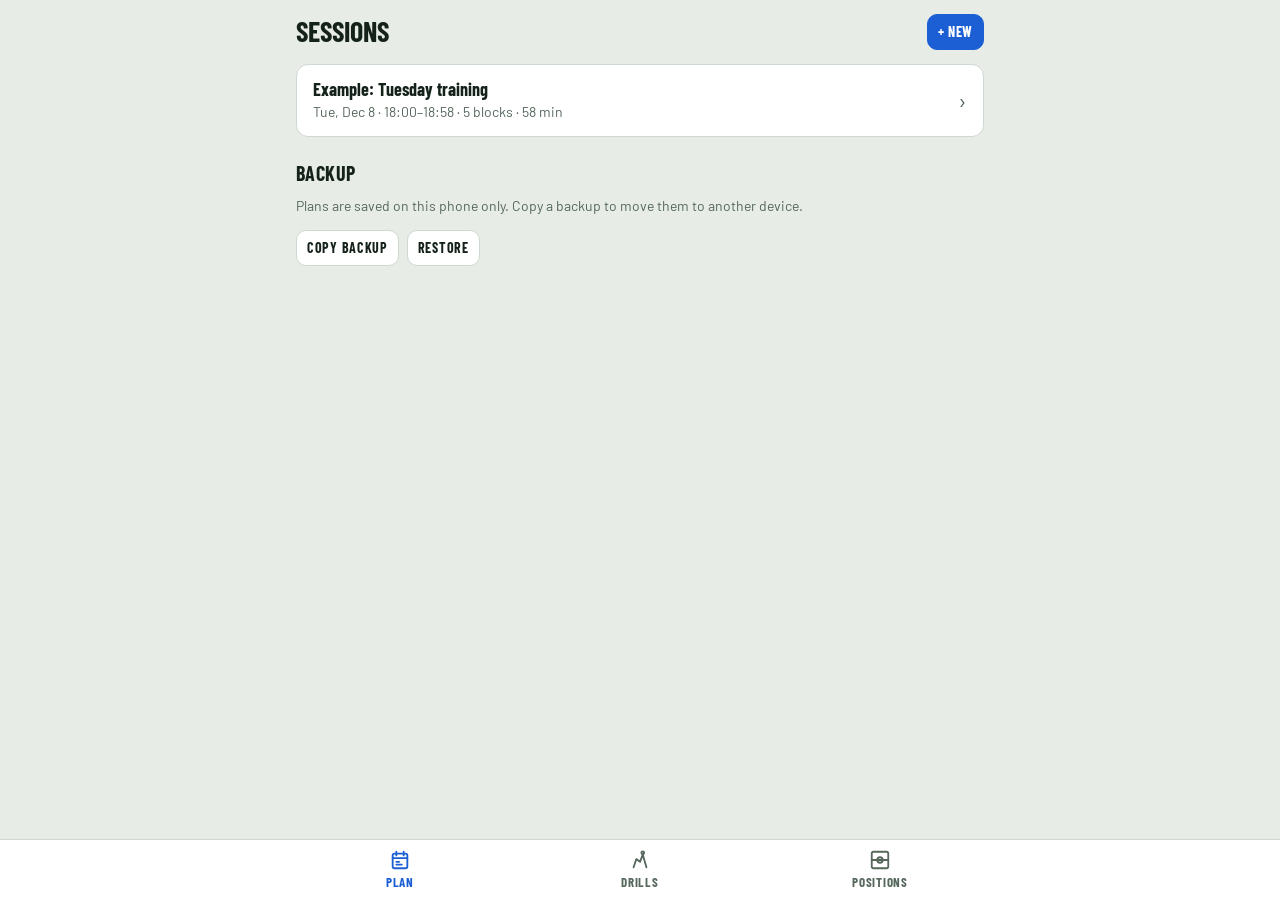
==== index.html @ 25ab311c "Coach Hub: session planner, drill library and 3-1-3-1 positions trainer Co-Authored-By: Claude Opus " ====
<!doctype html>
<html lang="en">
<head>
<meta charset="utf-8">
<meta name="viewport" content="width=device-width, initial-scale=1, viewport-fit=cover">
<meta name="theme-color" content="#1c5fd4">
<meta name="apple-mobile-web-app-capable" content="yes">
<meta name="apple-mobile-web-app-title" content="Coach Hub">
<title>Coach Hub</title>
<link rel="manifest" href="manifest.webmanifest">
<link rel="icon" href="icon.svg" type="image/svg+xml">
<link rel="apple-touch-icon" href="icon-180.png">
<link rel="preconnect" href="https://fonts.googleapis.com">
<link rel="preconnect" href="https://fonts.gstatic.com" crossorigin>
<link rel="stylesheet" href="https://fonts.googleapis.com/css2?family=Barlow+Condensed:wght@600;700&family=Barlow:wght@400;500;600&display=swap">
<link rel="stylesheet" href="style.css">
</head>
<body>
<div id="app"></div>
<script src="drills.js"></script>
<script src="app.js"></script>
</body>
</html>
---- style.css ----
/* Coach Hub: one-column phone app with a fixed bottom tab bar */
:root {
  --bg: #e7ece6; --surface: #ffffff; --surface-2: #f2f5f1; --fg: #15221a; --muted: #56675c; --line: #cfd9d0;
  --kit: #1c5fd4; --kit-ink: #ffffff; --opp: #d7383b; --gold: #f5b800; --gold-ink: #1d1600;
  --good: #1d8a4b; --warn: #a86a00; --bad: #c03a2b;
  --grass1: #2f7e3c; --grass2: #2a7436; --chalk: rgba(255,255,255,.82);
  --display: "Barlow Condensed", "Arial Narrow", "Helvetica Neue", sans-serif;
  --body: "Barlow", system-ui, -apple-system, "Segoe UI", sans-serif;
  color-scheme: light;
}
@media (prefers-color-scheme: dark) {
  :root {
    --bg: #0d1410; --surface: #16201a; --surface-2: #1c2820; --fg: #e5ede7; --muted: #93a49a; --line: #2a3a30;
    --kit: #3f84ff; --good: #43c27a; --warn: #e3a63c; --bad: #f06b5c;
    --grass1: #266b32; --grass2: #22622d; color-scheme: dark;
  }
}
* { box-sizing: border-box; }
html, body { margin: 0; }
body { background: var(--bg); color: var(--fg); font-family: var(--body); font-size: 16px; line-height: 1.45;
  padding-top: env(safe-area-inset-top, 0px); -webkit-tap-highlight-color: transparent; }
a { color: var(--kit); }
button, input, select, textarea { font: inherit; color: inherit; }
button:focus-visible, a:focus-visible, input:focus-visible, select:focus-visible, textarea:focus-visible { outline: 3px solid var(--gold); outline-offset: 2px; }

.wrap { max-width: 720px; margin: 0 auto; padding: 14px 16px calc(96px + env(safe-area-inset-bottom, 0px)); }
.title-row { display: flex; align-items: center; gap: 10px; margin-bottom: 14px; }
.title-row h1 { font-family: var(--display); font-weight: 700; font-size: 28px; line-height: 1.05; margin: 0; text-transform: uppercase; text-wrap: balance; min-width: 0; }
.title-row .spacer { flex: 1; }
.back { text-decoration: none; font-family: var(--display); font-weight: 700; font-size: 15px; letter-spacing: .05em; text-transform: uppercase;
  display: inline-flex; align-items: center; height: 40px; padding: 0 12px; border-radius: 10px; background: var(--surface); border: 1px solid var(--line); color: var(--fg); flex: none; }
.label { font-family: var(--display); font-weight: 600; font-size: 13px; letter-spacing: .08em; text-transform: uppercase; color: var(--muted); margin: 0 0 6px; }
.muted { color: var(--muted); }
.small { font-size: 14px; }
h2.sec { font-family: var(--display); font-weight: 700; font-size: 20px; text-transform: uppercase; letter-spacing: .02em; margin: 22px 0 8px; }

.card { background: var(--surface); border: 1px solid var(--line); border-radius: 12px; padding: 14px 16px; }
.stack { display: grid; gap: 10px; }
.row { display: flex; gap: 8px; align-items: center; flex-wrap: wrap; }

.btn { height: 46px; padding: 0 16px; border-radius: 10px; border: 1px solid var(--line); background: var(--surface); cursor: pointer;
  font-family: var(--display); font-weight: 700; font-size: 16px; letter-spacing: .05em; text-transform: uppercase;
  display: inline-flex; align-items: center; justify-content: center; gap: 6px; text-decoration: none; color: var(--fg); }
.btn.primary { background: var(--kit); border-color: var(--kit); color: var(--kit-ink); }
.btn.gold { background: var(--gold); border-color: var(--gold); color: var(--gold-ink); }
.btn.danger { color: var(--bad); }
.btn.block { width: 100%; }
.btn.sm { height: 36px; padding: 0 10px; font-size: 14px; }
.btn:disabled { opacity: .4; cursor: default; }

input[type=text], input[type=date], input[type=time], input[type=number], textarea, select {
  width: 100%; min-width: 0; height: 44px; border-radius: 10px; border: 1px solid var(--line); background: var(--surface); padding: 0 12px; }
textarea { height: auto; min-height: 90px; padding: 10px 12px; resize: vertical; }
.field { display: grid; gap: 4px; }
.grid2 { display: grid; grid-template-columns: minmax(0, 1fr) minmax(0, 1fr); gap: 10px; }

/* Lists */
.list-item { display: flex; gap: 12px; align-items: center; text-decoration: none; color: var(--fg); }
.list-item .grow { flex: 1; min-width: 0; }
.list-item h3 { margin: 0; font-size: 18px; font-family: var(--display); font-weight: 700; line-height: 1.15; }
.list-item p { margin: 2px 0 0; font-size: 14px; color: var(--muted); }
.chev { font-size: 22px; color: var(--muted); }
.pill { display: inline-flex; align-items: center; height: 24px; padding: 0 9px; border-radius: 999px; font-size: 12px; font-weight: 600;
  background: var(--surface-2); border: 1px solid var(--line); white-space: nowrap; }
.pill.hi { background: var(--opp); border-color: var(--opp); color: #fff; }
.pill.cat { background: var(--kit); border-color: var(--kit); color: var(--kit-ink); }

/* Schedule blocks */
.block { display: grid; grid-template-columns: 58px minmax(0, 1fr) auto; gap: 10px; align-items: center; }
.block .time { font-family: var(--display); font-weight: 700; font-size: 18px; font-variant-numeric: tabular-nums; }
.block .time small { display: block; font-size: 12px; color: var(--muted); font-weight: 600; }
.block h3 { margin: 0; font-size: 17px; font-family: var(--display); font-weight: 700; line-height: 1.15; }
.block .meta { font-size: 13px; color: var(--muted); }
.block .ctrls { display: flex; gap: 4px; }
.icon { width: 36px; height: 36px; border-radius: 9px; border: 1px solid var(--line); background: var(--surface-2); cursor: pointer; font-size: 16px; padding: 0; }
.mins { width: 64px !important; height: 36px !important; text-align: center; padding: 0 4px !important; }
.block-card.drill { border-left: 5px solid var(--kit); }
.block-card.other { border-left: 5px solid var(--line); }

/* Segmented control */
.seg { display: grid; grid-auto-flow: column; grid-auto-columns: minmax(0, 1fr); gap: 4px; background: var(--surface-2); border: 1px solid var(--line); border-radius: 12px; padding: 4px; }
.seg button { height: 38px; border: 0; border-radius: 9px; background: transparent; cursor: pointer; font-family: var(--display); font-weight: 700; font-size: 15px; letter-spacing: .04em; text-transform: uppercase; color: var(--muted); }
.seg button[aria-selected="true"] { background: var(--surface); color: var(--fg); box-shadow: 0 1px 2px rgba(0,0,0,.12); }

/* Drill detail */
.facts { display: grid; grid-template-columns: repeat(2, minmax(0, 1fr)); gap: 8px; }
.fact { background: var(--surface); border: 1px solid var(--line); border-radius: 10px; padding: 8px 10px; }
.fact b { display: block; font-family: var(--display); font-size: 12px; letter-spacing: .08em; text-transform: uppercase; color: var(--muted); font-weight: 600; }
.steps { counter-reset: s; list-style: none; padding: 0; margin: 0; display: grid; gap: 10px; }
.steps li { counter-increment: s; display: grid; grid-template-columns: 30px minmax(0, 1fr); gap: 10px; }
.steps li::before { content: counter(s); width: 30px; height: 30px; border-radius: 50%; background: var(--kit); color: var(--kit-ink);
  display: grid; place-items: center; font-family: var(--display); font-weight: 700; }
.steps li.p2::before { background: var(--opp); color: #fff; }
.phase-tag { font-family: var(--display); font-weight: 700; font-size: 12px; letter-spacing: .08em; text-transform: uppercase; }
.ticks { list-style: none; padding: 0; margin: 0; display: grid; gap: 8px; }
.ticks li { display: grid; grid-template-columns: 22px minmax(0, 1fr); gap: 8px; }
.ticks li::before { content: "✓"; color: var(--good); font-weight: 700; }
.tips { display: grid; gap: 10px; }
.tip h4 { margin: 0 0 4px; font-family: var(--display); font-size: 17px; font-weight: 700; }
.tip ul { margin: 0; padding-left: 18px; display: grid; gap: 4px; }
.quote { border-left: 4px solid var(--gold); }
.role { display: grid; grid-template-columns: 34px minmax(0, 1fr); gap: 10px; align-items: start; }
.swatch { width: 30px; height: 30px; border-radius: 50%; display: grid; place-items: center; font-family: var(--display); font-weight: 700; font-size: 13px; }

/* Diagram */
.diagram { width: 100%; display: block; border-radius: 12px; background: var(--grass2); touch-action: manipulation; }
.d-stripe-a { fill: var(--grass1); } .d-stripe-b { fill: var(--grass2); }
.d-chalk { fill: none; stroke: var(--chalk); stroke-width: .25; }
.d-goal { fill: rgba(255,255,255,.3); stroke: var(--chalk); stroke-width: .25; }
.d-cone { fill: #ff9f1c; }
.d-pass { stroke: #fff; stroke-width: .3; stroke-dasharray: .9 .6; fill: none; }
.d-run { stroke: #ffe14d; stroke-width: .3; fill: none; }
.d-dribble { stroke: #9dff9d; stroke-width: .3; fill: none; }
.d-p text { font-family: var(--display); font-weight: 700; font-size: 1.35px; text-anchor: middle; dominant-baseline: central; }
.d-blue circle { fill: var(--kit); } .d-blue text { fill: #fff; }
.d-red circle { fill: var(--opp); } .d-red text { fill: #fff; }
.d-gk circle { fill: #f2c94c; } .d-gk text { fill: #1d1600; }
.d-coach circle { fill: #222; stroke: #fff; stroke-width: .15; } .d-coach text { fill: #fff; }
.d-wait circle { opacity: .55; }
.d-ball { fill: #fff; stroke: #111; stroke-width: .1; }
.d-note { fill: #fff; font-family: var(--body); font-size: 1.15px; font-weight: 600; }
.legend { display: flex; flex-wrap: wrap; gap: 12px; font-size: 13px; color: var(--muted); margin-top: 8px; }
.legend span { display: inline-flex; align-items: center; gap: 6px; }
.lg { width: 22px; height: 0; border-top: 3px solid; }

/* Bottom tabs */
.tabs { position: fixed; left: 0; right: 0; bottom: 0; z-index: 10; background: var(--surface); border-top: 1px solid var(--line);
  padding-bottom: env(safe-area-inset-bottom, 0px); }
.tabs nav { max-width: 720px; margin: 0 auto; display: grid; grid-template-columns: repeat(3, minmax(0, 1fr)); }
.tabs a { height: 60px; display: grid; place-items: center; align-content: center; gap: 2px; text-decoration: none; color: var(--muted);
  font-family: var(--display); font-weight: 700; font-size: 13px; letter-spacing: .06em; text-transform: uppercase; }
.tabs a svg { width: 22px; height: 22px; fill: none; stroke: currentColor; stroke-width: 2; stroke-linecap: round; stroke-linejoin: round; }
.tabs a[aria-current="page"] { color: var(--kit); }

/* Run mode */
.run-head { display: grid; gap: 6px; text-align: center; }
.clock { font-family: var(--display); font-weight: 700; font-size: clamp(64px, 22vw, 120px); line-height: 1; font-variant-numeric: tabular-nums; letter-spacing: .01em; }
.clock.over { color: var(--bad); }
.bar { height: 8px; border-radius: 99px; background: var(--surface-2); border: 1px solid var(--line); overflow: hidden; }
.bar i { display: block; height: 100%; background: var(--kit); }
.run-ctrls { display: grid; grid-template-columns: 1fr 2fr 1fr; gap: 8px; }
.upnext { display: flex; justify-content: space-between; gap: 8px; font-size: 14px; color: var(--muted); }

/* Sheet */
.sheet-bg { position: fixed; inset: 0; background: rgba(0,0,0,.45); z-index: 20; display: flex; align-items: flex-end; justify-content: center; }
.sheet { background: var(--bg); width: 100%; max-width: 720px; max-height: 86dvh; overflow: auto; border-radius: 16px 16px 0 0;
  padding: 16px 16px calc(20px + env(safe-area-inset-bottom, 0px)); display: grid; gap: 10px; }
.sheet h2 { font-family: var(--display); font-size: 22px; margin: 0; text-transform: uppercase; }
.pick { text-align: left; width: 100%; cursor: pointer; }
.empty { text-align: center; padding: 28px 16px; }
.toast { position: fixed; left: 50%; transform: translateX(-50%); bottom: calc(76px + env(safe-area-inset-bottom, 0px)); background: var(--fg); color: var(--bg);
  padding: 10px 16px; border-radius: 10px; z-index: 30; font-weight: 600; }
.confirm { display: flex; gap: 8px; align-items: center; flex-wrap: wrap; }
@media (prefers-reduced-motion: reduce) { * { transition: none !important; animation: none !important; } }
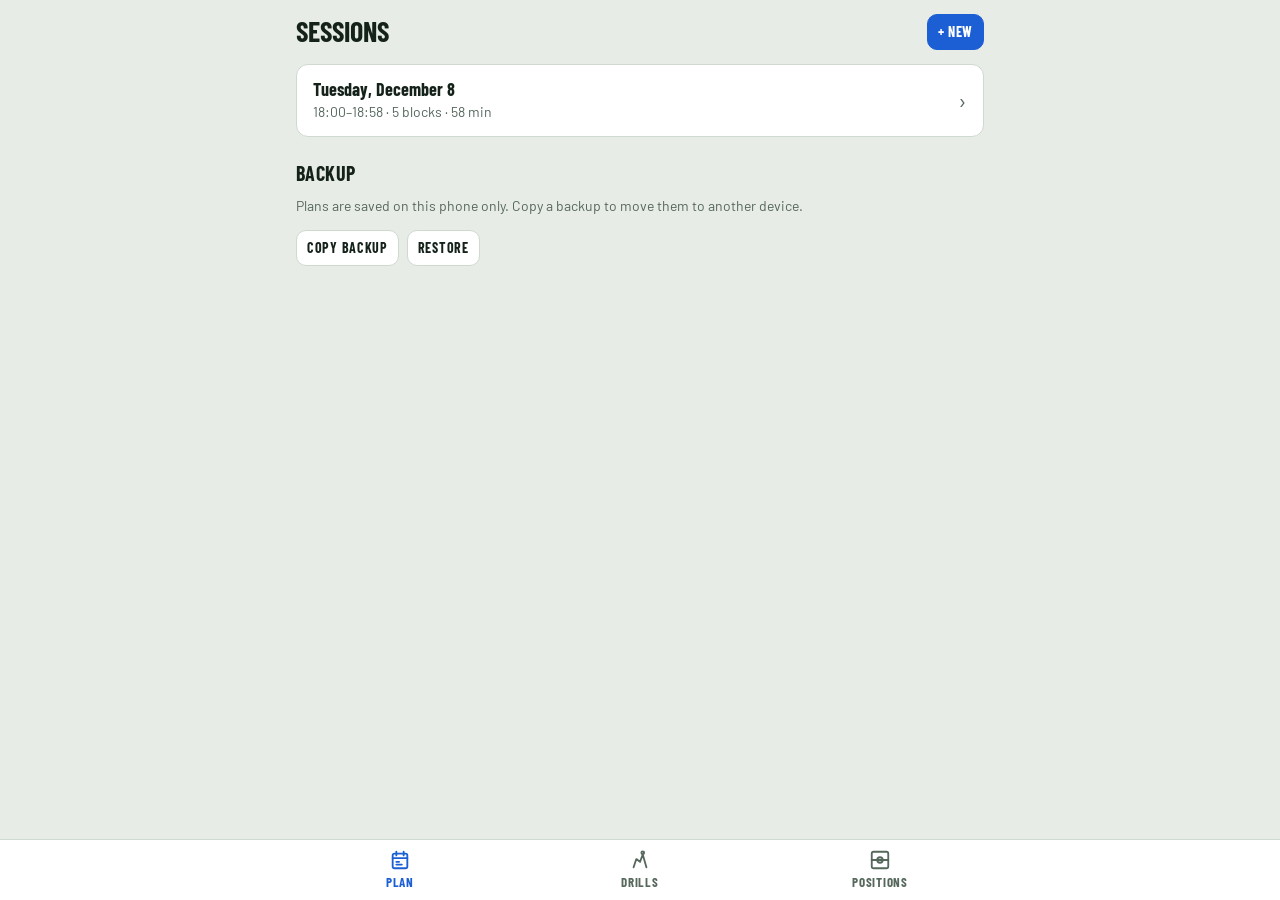
==== commit f35fd158: "Update prompt for new versions; positions: drag ball and opposition in any scenario with a shape eng" ====
--- a/index.html
+++ b/index.html
@@ -19,5 +19,6 @@
 <div id="app"></div>
 <script src="drills.js"></script>
 <script src="app.js"></script>
+<script src="pwa.js"></script>
 </body>
 </html>
--- a/style.css
+++ b/style.css
@@ -118,7 +118,26 @@
 .d-coach circle { fill: #222; stroke: #fff; stroke-width: .15; } .d-coach text { fill: #fff; }
 .d-wait circle { opacity: .55; }
 .d-ball { fill: #fff; stroke: #111; stroke-width: .1; }
-.d-note { fill: #fff; font-family: var(--body); font-size: 1.15px; font-weight: 600; }
+.d-dim line { stroke: rgba(255,255,255,.75); stroke-width: .12; }
+.d-dimtxt { fill: #fff; paint-order: stroke; stroke: var(--grass1); stroke-width: .7px; font-family: var(--display); font-weight: 700; font-size: 1.1px; letter-spacing: .03em; }
+.d-lead { stroke: #fff; stroke-width: .12; }
+.d-leaddot { fill: #fff; }
+.d-tag { fill: rgba(10,20,14,.82); }
+.d-tagtxt { fill: #fff; font-family: var(--body); font-weight: 600; font-size: 1.05px; dominant-baseline: central; }
+.legend .sw { width: 12px; height: 12px; border-radius: 50%; display: inline-block; }
+.legend .tri { width: 0; height: 0; border-left: 6px solid transparent; border-right: 6px solid transparent; border-bottom: 11px solid #ff9f1c; display: inline-block; }
+
+/* Animation player */
+.anim { display: grid; gap: 8px; }
+.cap { padding: 10px 14px; min-height: 84px; }
+.cap-top { display: flex; justify-content: space-between; gap: 8px; align-items: baseline; }
+.cap p { margin: 4px 0 0; font-size: 17px; font-weight: 500; line-height: 1.35; }
+.dots { display: flex; gap: 6px; justify-content: center; flex-wrap: wrap; }
+.dot { width: 26px; height: 8px; border-radius: 99px; border: 0; padding: 0; cursor: pointer; opacity: .35; }
+.dot.p1 { background: var(--kit); } .dot.p2 { background: var(--opp); }
+.dot[aria-current="true"] { opacity: 1; }
+.anim-ctrls { display: grid; grid-template-columns: 1fr 1.3fr 1fr 56px; gap: 6px; }
+.anim-ctrls .btn { padding: 0 6px; }
 .legend { display: flex; flex-wrap: wrap; gap: 12px; font-size: 13px; color: var(--muted); margin-top: 8px; }
 .legend span { display: inline-flex; align-items: center; gap: 6px; }
 .lg { width: 22px; height: 0; border-top: 3px solid; }
@@ -152,3 +171,36 @@
   padding: 10px 16px; border-radius: 10px; z-index: 30; font-weight: 600; }
 .confirm { display: flex; gap: 8px; align-items: center; flex-wrap: wrap; }
 @media (prefers-reduced-motion: reduce) { * { transition: none !important; animation: none !important; } }
+
+/* Track, hurdles, dashed lines */
+.d-dash { stroke-dasharray: .8 .6; }
+.d-track { fill: none; stroke: rgba(255,255,255,.35); stroke-width: .25; stroke-dasharray: .5 .5; }
+.d-hurdle line { stroke: #fff; stroke-width: .45; }
+.d-hurdle circle { fill: #ff9f1c; }
+
+/* Interval timer */
+.itimer { display: grid; gap: 4px; text-align: center; transition: background .3s; }
+.itimer .it-label { font-family: var(--display); font-weight: 700; font-size: 28px; text-transform: uppercase; line-height: 1.1; margin-top: 6px; }
+.itimer .it-clock { font-family: var(--display); font-weight: 700; font-size: clamp(60px, 20vw, 96px); line-height: 1; font-variant-numeric: tabular-nums; }
+.itimer .it-sub { font-size: 14px; }
+.itimer.work { background: var(--opp); border-color: var(--opp); color: #fff; }
+.itimer.rest { background: var(--kit); border-color: var(--kit); color: #fff; }
+.itimer.work .muted, .itimer.rest .muted, .itimer.work .label, .itimer.rest .label { color: rgba(255,255,255,.85); }
+.itimer.work .bar i, .itimer.rest .bar i { background: #fff; }
+.itimer.work .btn, .itimer.rest .btn { background: rgba(255,255,255,.15); border-color: rgba(255,255,255,.4); color: #fff; }
+.d-spot { fill: var(--chalk); }
+
+/* Shootout scorer */
+.so { display: grid; gap: 8px; }
+.so-row { display: grid; grid-template-columns: 52px minmax(0, 1fr) 28px; gap: 8px; align-items: center; font-family: var(--display); font-size: 18px; }
+.so-dots { display: flex; flex-wrap: wrap; gap: 4px; }
+.so-dot { width: 24px; height: 24px; border-radius: 50%; border: 2px solid var(--line); display: grid; place-items: center; font-size: 13px; font-weight: 700; color: #fff; }
+.so-dot.g { background: var(--good); border-color: var(--good); }
+.so-dot.m { background: var(--bad); border-color: var(--bad); }
+.so-score { font-size: 26px; text-align: right; font-variant-numeric: tabular-nums; }
+.so-status { margin: 0; font-family: var(--display); font-weight: 700; font-size: 20px; text-transform: uppercase; text-align: center; }
+
+/* Install prompt */
+.card.install { display: grid; gap: 10px; margin-bottom: 12px; border-color: var(--kit); }
+.card.install h3 { margin: 0 0 2px; }
+.card.install p { margin: 0; }
